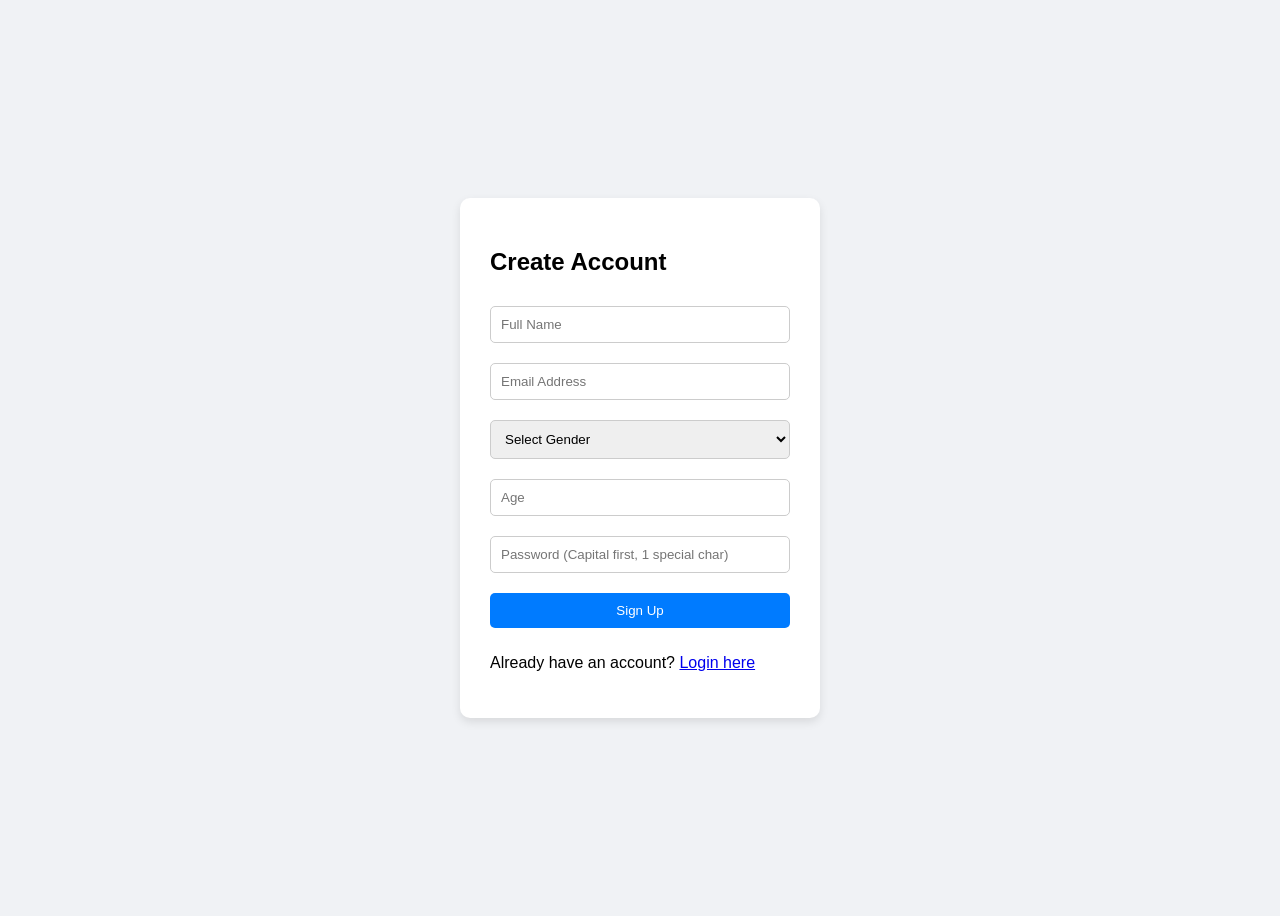
==== index.html @ 9f667a23 "Added registration files" ====
<!DOCTYPE html>
<html lang="en">
<head>
    <meta charset="UTF-8">
    <meta name="viewport" content="width=device-width, initial-scale=1.0">
    <title>CarPool - Sign Up</title>
    <link rel="stylesheet" href="style.css">
</head>
<body>
    <div class="auth-container">
        <h2>Create Account</h2>
        <form id="registrationForm">
            <input type="text" id="userName" placeholder="Full Name" required>
            <input type="email" id="userEmail" placeholder="Email Address" required>
            
            <select id="userGender" required>
                <option value="" disabled selected>Select Gender</option>
                <option value="male">Male</option>
                <option value="female">Female</option>
                <option value="other">Other</option>
            </select>

            <input type="number" id="userAge" placeholder="Age" required>
            
            <!-- Password Field with our specific rules -->
            <input type="password" id="userPassword" placeholder="Password (Capital first, 1 special char)" required>
            
            <button type="submit">Sign Up</button>
        </form>
        <p>Already have an account? <a href="login.html">Login here</a></p>
        <p id="message" style="color: red;"></p>
    </div>

    <script src="auth.js"></script>
</body>
</html>
---- style.css ----
body {
    font-family: Arial, sans-serif;
    background-color: #f0f2f5;
    display: flex;
    justify-content: center;
    align-items: center;
    height: 100vh;
}

.auth-container {
    background: white;
    padding: 30px;
    border-radius: 10px;
    box-shadow: 0px 4px 10px rgba(0,0,0,0.1);
    width: 300px;
}

input, select, button {
    width: 100%;
    margin: 10px 0;
    padding: 10px;
    border: 1px solid #ccc;
    border-radius: 5px;
    box-sizing: border-box; /* Crucial for layout */
}

button {
    background-color: #007bff;
    color: white;
    border: none;
    cursor: pointer;
}

button:hover {
    background-color: #0056b3;
}
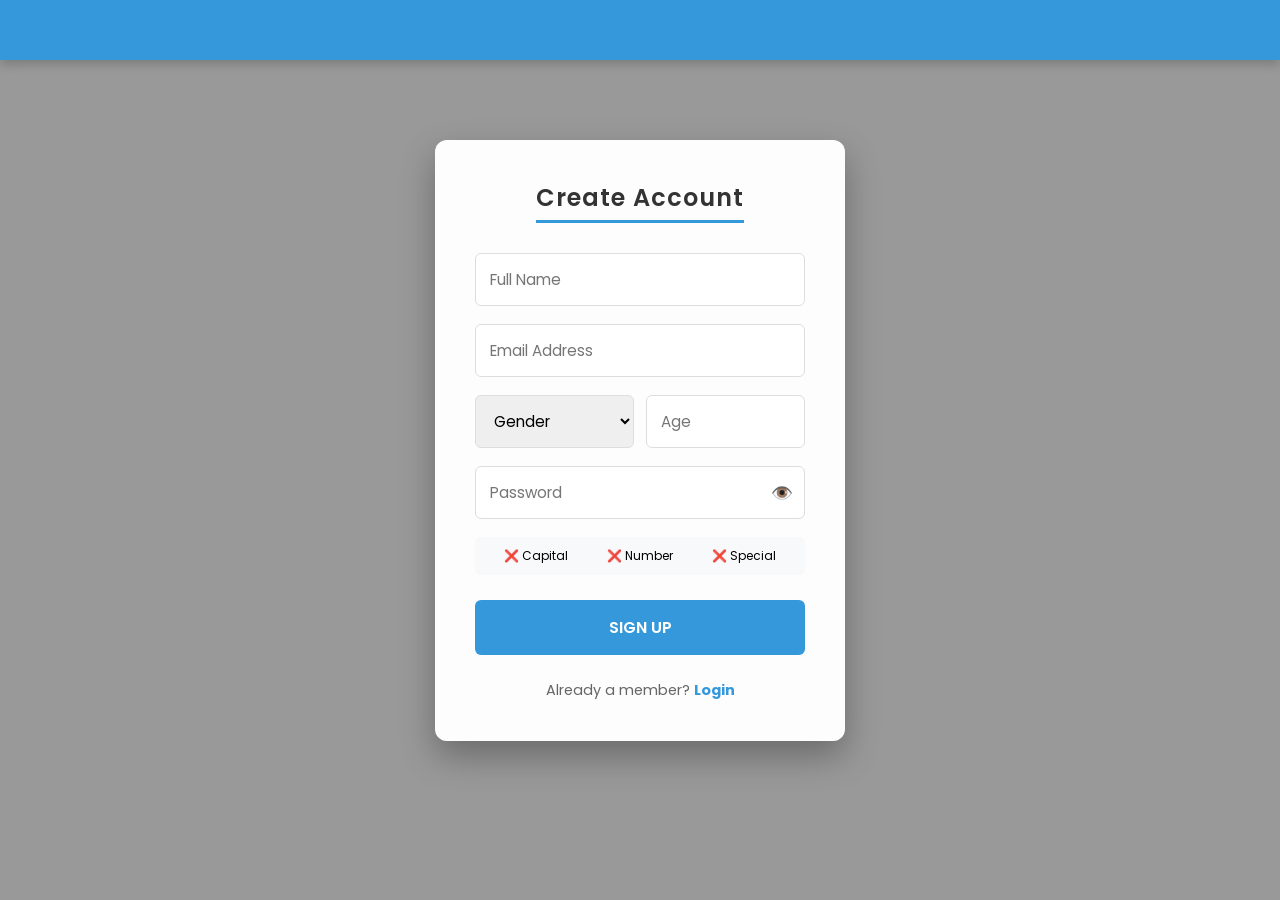
==== commit 61279abf: "added login page" ====
--- a/index.html
+++ b/index.html
@@ -3,32 +3,46 @@
 <head>
     <meta charset="UTF-8">
     <meta name="viewport" content="width=device-width, initial-scale=1.0">
-    <title>CarPool - Sign Up</title>
+    <title>Registration</title>
+    <link href="https://fonts.googleapis.com/css2?family=Poppins:wght@300;400;600&display=swap" rel="stylesheet">
     <link rel="stylesheet" href="style.css">
 </head>
-<body>
-    <div class="auth-container">
-        <h2>Create Account</h2>
-        <form id="registrationForm">
-            <input type="text" id="userName" placeholder="Full Name" required>
-            <input type="email" id="userEmail" placeholder="Email Address" required>
-            
-            <select id="userGender" required>
-                <option value="" disabled selected>Select Gender</option>
-                <option value="male">Male</option>
-                <option value="female">Female</option>
-                <option value="other">Other</option>
-            </select>
+<body class="reference-bg">
+    <!-- Decorative Top Accent Bar (matches photo style but no text) -->
+    <header class="top-accent"></header>
 
-            <input type="number" id="userAge" placeholder="Age" required>
-            
-            <!-- Password Field with our specific rules -->
-            <input type="password" id="userPassword" placeholder="Password (Capital first, 1 special char)" required>
-            
-            <button type="submit">Sign Up</button>
-        </form>
-        <p>Already have an account? <a href="login.html">Login here</a></p>
-        <p id="message" style="color: red;"></p>
+    <div class="content-container">
+        <!-- Minimal Data Card -->
+        <div class="data-card">
+            <h2 class="form-title">Create Account</h2>
+            <form id="registrationForm">
+                <input type="text" id="userName" placeholder="Full Name" required>
+                <input type="email" id="userEmail" placeholder="Email Address" required>
+                
+                <div class="form-row">
+                    <select id="userGender" required>
+                        <option value="" disabled selected>Gender</option>
+                        <option value="male">Male</option>
+                        <option value="female">Female</option>
+                    </select>
+                    <input type="number" id="userAge" placeholder="Age" required>
+                </div>
+
+                <div class="password-box">
+                    <input type="password" id="userPassword" placeholder="Password" required>
+                    <button type="button" id="toggleRegPassword" class="eye-btn">👁️</button>
+                </div>
+                
+                <div class="rules-box">
+                    <span id="hint-cap">❌ Capital</span>
+                    <span id="hint-num">❌ Number</span>
+                    <span id="hint-spec">❌ Special</span>
+                </div>
+
+                <button type="submit" class="action-btn">SIGN UP</button>
+            </form>
+            <p class="footer-text">Already a member? <a href="login.html">Login</a></p>
+        </div>
     </div>
 
     <script src="auth.js"></script>
--- a/style.css
+++ b/style.css
@@ -1,36 +1,100 @@
-body {
-    font-family: Arial, sans-serif;
-    background-color: #f0f2f5;
-    display: flex;
-    justify-content: center;
-    align-items: center;
-    height: 100vh;
+* {
+    margin: 0; padding: 0; box-sizing: border-box;
+    font-family: 'Poppins', sans-serif;
 }
 
-.auth-container {
-    background: white;
-    padding: 30px;
-    border-radius: 10px;
-    box-shadow: 0px 4px 10px rgba(0,0,0,0.1);
-    width: 300px;
+/* Background Image with Car/Road Theme */
+.reference-bg {
+    background: linear-gradient(rgba(0,0,0,0.4), rgba(0,0,0,0.4)), 
+                url('https://images.unsplash.com/photo-1449965408869-eaa3f722e40d?auto=format&fit=crop&w=1920&q=80');
+    background-size: cover;
+    background-position: center;
+    background-attachment: fixed;
+    min-height: 100vh;
 }
 
-input, select, button {
+/* 1. Decorative Accent Bar (No text) */
+.top-accent {
+    background-color: #3498db;
+    height: 60px;
     width: 100%;
-    margin: 10px 0;
-    padding: 10px;
-    border: 1px solid #ccc;
-    border-radius: 5px;
-    box-sizing: border-box; /* Crucial for layout */
+    box-shadow: 0 4px 10px rgba(0,0,0,0.2);
 }
 
-button {
-    background-color: #007bff;
+/* 2. Container */
+.content-container {
+    max-width: 450px;
+    margin: 80px auto;
+    padding: 0 20px;
+}
+
+/* 3. The Minimal Data Card */
+.data-card {
+    background: rgba(255, 255, 255, 0.98);
+    padding: 40px;
+    border-radius: 12px;
+    box-shadow: 0 15px 35px rgba(0,0,0,0.3);
+    text-align: center;
+}
+
+.form-title {
+    margin-bottom: 30px;
+    color: #333;
+    font-weight: 600;
+    letter-spacing: 1px;
+    border-bottom: 3px solid #3498db;
+    display: inline-block;
+    padding-bottom: 5px;
+}
+
+/* Inputs */
+input, select {
+    width: 100%;
+    padding: 14px;
+    margin-bottom: 18px;
+    border: 1px solid #ddd;
+    border-radius: 6px;
+    outline: none;
+    font-size: 0.95rem;
+}
+
+.form-row { display: flex; gap: 12px; }
+
+.password-box { position: relative; }
+.eye-btn {
+    position: absolute; right: 12px; top: 14px;
+    background: none; border: none; cursor: pointer;
+    font-size: 1.1rem;
+}
+
+/* Password Validation */
+.rules-box {
+    display: flex; justify-content: space-around;
+    font-size: 0.75rem; margin-bottom: 25px;
+    background: #f8f9fa; padding: 10px; border-radius: 5px;
+}
+.valid { color: #2ecc71; font-weight: bold; }
+.invalid { color: #e74c3c; }
+
+/* Action Button */
+.action-btn {
+    width: 100%;
+    padding: 15px;
+    background-color: #3498db;
     color: white;
     border: none;
+    border-radius: 6px;
+    font-weight: 600;
+    font-size: 1rem;
     cursor: pointer;
+    transition: 0.3s;
 }
 
-button:hover {
-    background-color: #0056b3;
-}+.action-btn:hover {
+    background-color: #2980b9;
+    transform: scale(1.02);
+}
+
+.footer-text { margin-top: 25px; font-size: 0.9rem; color: #666; }
+.footer-text a { color: #3498db; text-decoration: none; font-weight: bold; }
+.error { color: #e74c3c; font-size: 0.8rem; margin-top: 10px; }
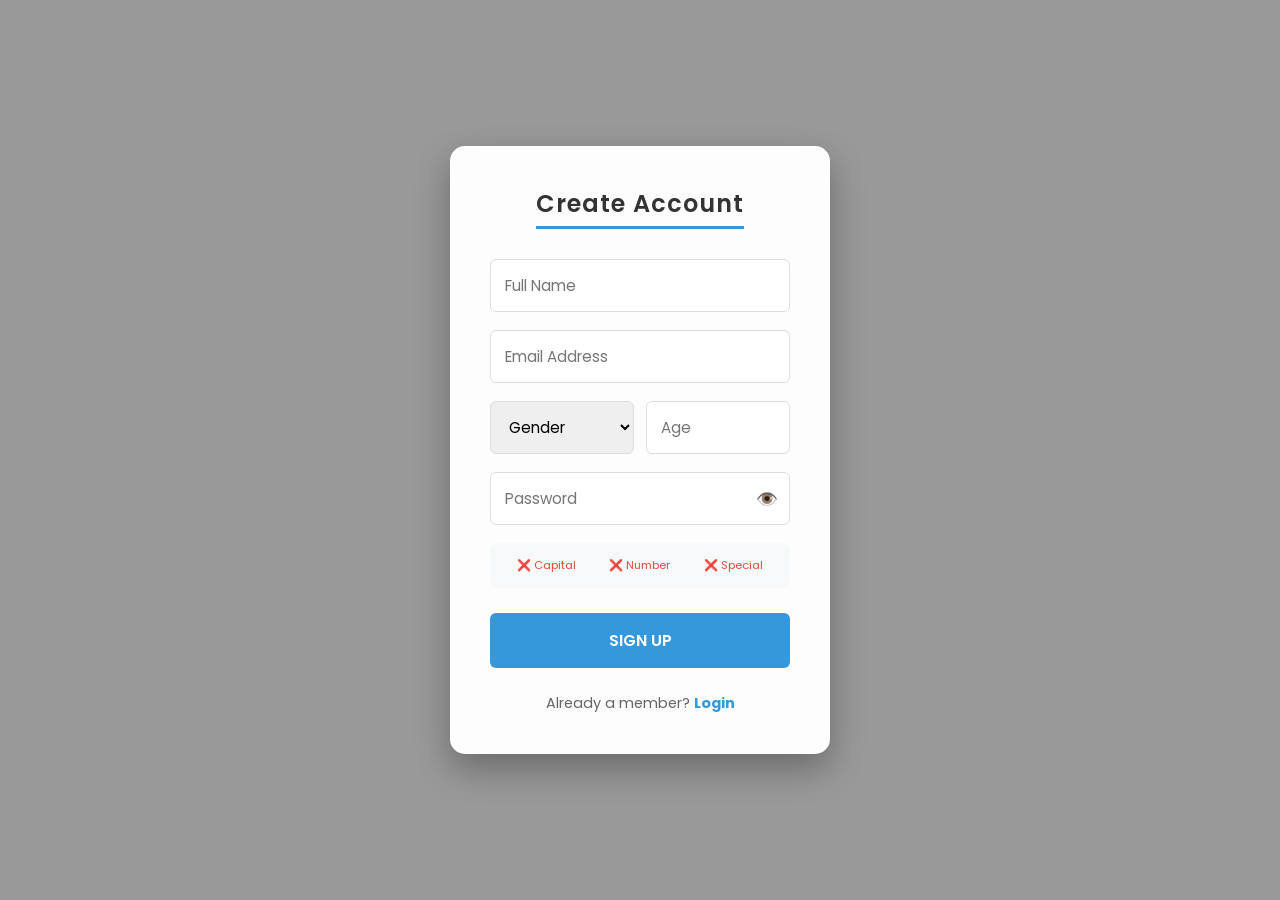
==== commit daec6018: "added findride and profile" ====
--- a/index.html
+++ b/index.html
@@ -8,11 +8,9 @@
     <link rel="stylesheet" href="style.css">
 </head>
 <body class="reference-bg">
-    <!-- Decorative Top Accent Bar (matches photo style but no text) -->
-    <header class="top-accent"></header>
+    <!-- Top accent bar removed as requested -->
 
     <div class="content-container">
-        <!-- Minimal Data Card -->
         <div class="data-card">
             <h2 class="form-title">Create Account</h2>
             <form id="registrationForm">
@@ -33,10 +31,11 @@
                     <button type="button" id="toggleRegPassword" class="eye-btn">👁️</button>
                 </div>
                 
-                <div class="rules-box">
-                    <span id="hint-cap">❌ Capital</span>
-                    <span id="hint-num">❌ Number</span>
-                    <span id="hint-spec">❌ Special</span>
+                <!-- Enhanced Password Rules UI -->
+                <div class="rules-container">
+                    <span id="hint-cap" class="rule-badge invalid">❌ Capital</span>
+                    <span id="hint-num" class="rule-badge invalid">❌ Number</span>
+                    <span id="hint-spec" class="rule-badge invalid">❌ Special</span>
                 </div>
 
                 <button type="submit" class="action-btn">SIGN UP</button>
--- a/style.css
+++ b/style.css
@@ -1,39 +1,41 @@
+/* =========================================
+   1. GLOBAL STYLES (Applies to Everyone)
+   ========================================= */
 * {
-    margin: 0; padding: 0; box-sizing: border-box;
+    margin: 0;
+    padding: 0;
+    box-sizing: border-box;
     font-family: 'Poppins', sans-serif;
 }
 
-/* Background Image with Car/Road Theme */
+/* =========================================
+   2. AUTH STYLES (Login & Registration)
+   ========================================= */
+
+/* Background for Auth Pages */
 .reference-bg {
-    background: linear-gradient(rgba(0,0,0,0.4), rgba(0,0,0,0.4)), 
-                url('https://images.unsplash.com/photo-1449965408869-eaa3f722e40d?auto=format&fit=crop&w=1920&q=80');
+    background: linear-gradient(rgba(0, 0, 0, 0.4), rgba(0, 0, 0, 0.4)),
+        url('https://images.unsplash.com/photo-1449965408869-eaa3f722e40d?auto=format&fit=crop&w=1920&q=80');
     background-size: cover;
     background-position: center;
     background-attachment: fixed;
     min-height: 100vh;
-}
-
-/* 1. Decorative Accent Bar (No text) */
-.top-accent {
-    background-color: #3498db;
-    height: 60px;
+    display: flex;
+    justify-content: center;
+    align-items: center;
+}
+
+.content-container {
     width: 100%;
-    box-shadow: 0 4px 10px rgba(0,0,0,0.2);
-}
-
-/* 2. Container */
-.content-container {
-    max-width: 450px;
-    margin: 80px auto;
-    padding: 0 20px;
-}
-
-/* 3. The Minimal Data Card */
+    max-width: 420px;
+    padding: 20px;
+}
+
 .data-card {
     background: rgba(255, 255, 255, 0.98);
     padding: 40px;
-    border-radius: 12px;
-    box-shadow: 0 15px 35px rgba(0,0,0,0.3);
+    border-radius: 15px;
+    box-shadow: 0 15px 35px rgba(0, 0, 0, 0.3);
     text-align: center;
 }
 
@@ -47,8 +49,9 @@
     padding-bottom: 5px;
 }
 
-/* Inputs */
-input, select {
+/* Inputs & Selects for Auth */
+.data-card input,
+.data-card select {
     width: 100%;
     padding: 14px;
     margin-bottom: 18px;
@@ -56,25 +59,57 @@
     border-radius: 6px;
     outline: none;
     font-size: 0.95rem;
-}
-
-.form-row { display: flex; gap: 12px; }
-
-.password-box { position: relative; }
+    transition: 0.3s;
+}
+
+.data-card input:focus {
+    border-color: #3498db;
+}
+
+.form-row {
+    display: flex;
+    gap: 12px;
+}
+
+.password-box {
+    position: relative;
+}
+
 .eye-btn {
-    position: absolute; right: 12px; top: 14px;
-    background: none; border: none; cursor: pointer;
+    position: absolute;
+    right: 12px;
+    top: 14px;
+    background: none;
+    border: none;
+    cursor: pointer;
     font-size: 1.1rem;
 }
 
-/* Password Validation */
-.rules-box {
-    display: flex; justify-content: space-around;
-    font-size: 0.75rem; margin-bottom: 25px;
-    background: #f8f9fa; padding: 10px; border-radius: 5px;
-}
-.valid { color: #2ecc71; font-weight: bold; }
-.invalid { color: #e74c3c; }
+/* Beautiful Password Rules UI */
+.rules-container {
+    display: flex;
+    justify-content: space-around;
+    margin-bottom: 25px;
+    background: #f8f9fa;
+    padding: 10px;
+    border-radius: 8px;
+}
+
+.rule-badge {
+    font-size: 0.7rem;
+    padding: 4px 8px;
+    border-radius: 20px;
+    transition: 0.3s;
+}
+
+.valid {
+    color: #2ecc71;
+    font-weight: bold;
+}
+
+.invalid {
+    color: #e74c3c;
+}
 
 /* Action Button */
 .action-btn {
@@ -95,6 +130,132 @@
     transform: scale(1.02);
 }
 
-.footer-text { margin-top: 25px; font-size: 0.9rem; color: #666; }
-.footer-text a { color: #3498db; text-decoration: none; font-weight: bold; }
-.error { color: #e74c3c; font-size: 0.8rem; margin-top: 10px; }+.footer-text {
+    margin-top: 25px;
+    font-size: 0.9rem;
+    color: #666;
+}
+
+.footer-text a {
+    color: #3498db;
+    text-decoration: none;
+    font-weight: bold;
+}
+
+.error {
+    color: #e74c3c;
+    font-size: 0.8rem;
+    margin-top: 10px;
+}
+
+/* =========================================
+   3. DASHBOARD STYLES (Member 2's Hub)
+   ========================================= */
+
+.dashboard-body {
+    background: linear-gradient(120deg, #4facfe, #00f2fe);
+    min-height: 100vh;
+}
+
+/* Header for Dashboard */
+.dashboard-header {
+    display: flex;
+    justify-content: space-between;
+    align-items: center;
+    padding: 20px 40px;
+    color: white;
+    background: rgba(0, 0, 0, 0.1);
+}
+
+.logout-btn {
+    padding: 10px 20px;
+    border: none;
+    background: #ff4d4d;
+    color: white;
+    font-size: 16px;
+    border-radius: 6px;
+    cursor: pointer;
+    transition: 0.3s;
+}
+
+.logout-btn:hover {
+    background: #e60000;
+}
+
+/* Dashboard Grid Layout */
+.dashboard {
+    display: grid;
+    grid-template-columns: repeat(auto-fit, minmax(250px, 1fr));
+    gap: 30px;
+    padding: 50px;
+}
+
+/* Modern Dashboard Cards */
+.card {
+    background: white;
+    padding: 40px;
+    border-radius: 12px;
+    text-align: center;
+    cursor: pointer;
+    transition: 0.3s;
+    box-shadow: 0 8px 20px rgba(0, 0, 0, 0.15);
+}
+
+.card:hover {
+    transform: translateY(-10px);
+    box-shadow: 0 15px 30px rgba(0, 0, 0, 0.25);
+}
+
+.card span {
+    font-size: 50px;
+    color: #007BFF;
+}
+
+.card h2 {
+    margin: 15px 0 10px;
+    color: #333;
+}
+
+.card p {
+    color: #777;
+    font-size: 0.9rem;
+}
+/* --- New Integrated Heading Styles --- */
+.app-brand {
+    margin-bottom: 25px;
+}
+
+.brand-icon {
+    font-size: 2rem;
+    display: block;
+    margin-bottom: 5px;
+}
+
+.brand-name {
+    font-size: 1.8rem;
+    color: #333;
+    font-weight: 300;
+    letter-spacing: 1px;
+}
+
+.brand-name span {
+    color: #3498db;
+    font-weight: 600;
+}
+
+.brand-tagline {
+    font-size: 0.75rem;
+    color: #888;
+    text-transform: uppercase;
+    letter-spacing: 2px;
+    margin-top: 5px;
+}
+
+/* Ensure the eye button is clickable */
+.eye-btn {
+    z-index: 10;
+    outline: none;
+    border: none;
+    background: transparent;
+    cursor: pointer;
+}
